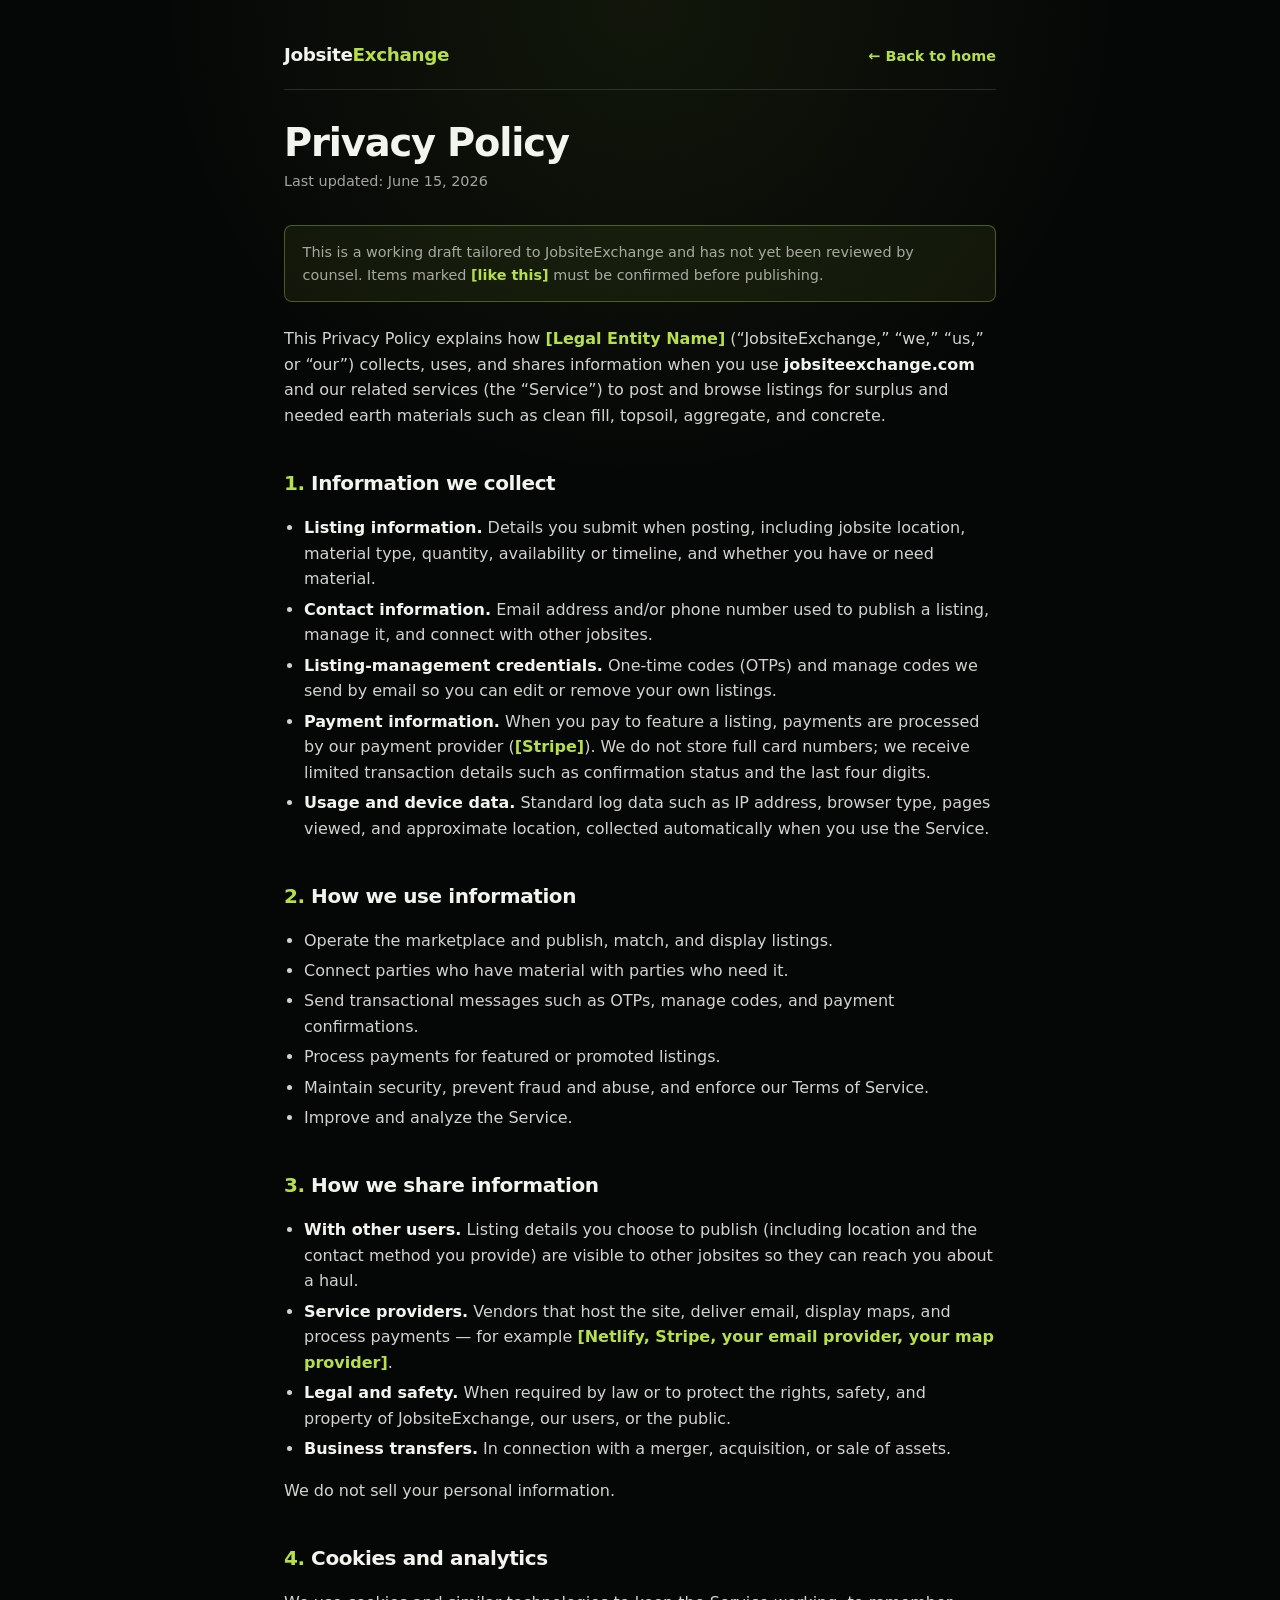
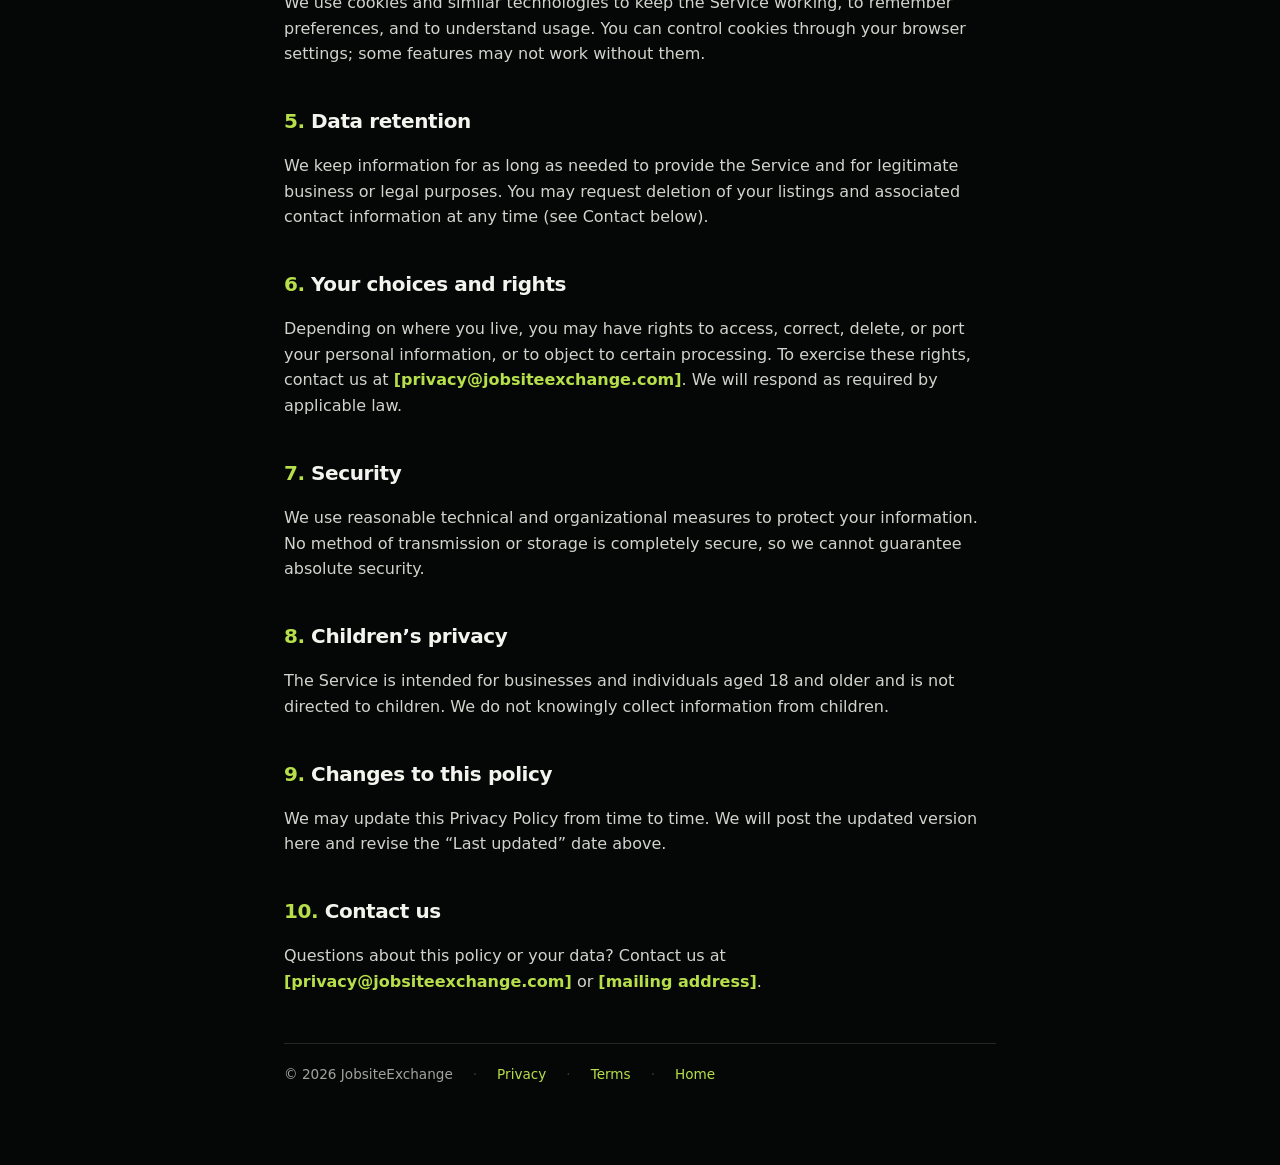
==== privacy.html @ 63c05857 "Add /privacy and /terms pages for Twilio A2P compliance" ====
<!doctype html>
<html lang="en">
  <head>
    <meta charset="UTF-8" />
    <meta name="viewport" content="width=device-width, initial-scale=1.0" />
    <title>Privacy Policy — JobsiteExchange</title>
    <meta name="description" content="How JobsiteExchange collects, uses, and protects information when you post dirt listings, browse the marketplace, and contact other jobsites." />
    <meta name="robots" content="index, follow" />
    <meta property="og:title" content="Privacy Policy — JobsiteExchange" />
    <meta property="og:description" content="How JobsiteExchange collects, uses, and protects your information." />
    <meta property="og:type" content="website" />
    <meta property="og:url" content="https://jobsiteexchange.com/privacy" />
    <link rel="stylesheet" href="./legal.css" />
  </head>
  <body>
    <div class="legal-wrap">
      <header class="legal-header">
        <div class="brand">Jobsite<span>Exchange</span></div>
        <a class="back-home" href="/">← Back to home</a>
      </header>

      <main>
        <h1>Privacy Policy</h1>
        <p class="updated">Last updated: June 15, 2026</p>

        <div class="notice">
          This is a working draft tailored to JobsiteExchange and has not yet been
          reviewed by counsel. Items marked
          <span class="placeholder">[like this]</span> must be confirmed before
          publishing.
        </div>

        <p>
          This Privacy Policy explains how <span class="placeholder">[Legal Entity Name]</span>
          (“JobsiteExchange,” “we,” “us,” or “our”) collects, uses, and shares
          information when you use <strong>jobsiteexchange.com</strong> and our
          related services (the “Service”) to post and browse listings for surplus
          and needed earth materials such as clean fill, topsoil, aggregate, and
          concrete.
        </p>

        <h2><span class="num">1.</span>Information we collect</h2>
        <ul>
          <li>
            <strong>Listing information.</strong> Details you submit when posting,
            including jobsite location, material type, quantity, availability or
            timeline, and whether you have or need material.
          </li>
          <li>
            <strong>Contact information.</strong> Email address and/or phone number
            used to publish a listing, manage it, and connect with other jobsites.
          </li>
          <li>
            <strong>Listing-management credentials.</strong> One-time codes (OTPs)
            and manage codes we send by email so you can edit or remove your own
            listings.
          </li>
          <li>
            <strong>Payment information.</strong> When you pay to feature a listing,
            payments are processed by our payment provider
            (<span class="placeholder">[Stripe]</span>). We do not store full card
            numbers; we receive limited transaction details such as confirmation
            status and the last four digits.
          </li>
          <li>
            <strong>Usage and device data.</strong> Standard log data such as IP
            address, browser type, pages viewed, and approximate location, collected
            automatically when you use the Service.
          </li>
        </ul>

        <h2><span class="num">2.</span>How we use information</h2>
        <ul>
          <li>Operate the marketplace and publish, match, and display listings.</li>
          <li>Connect parties who have material with parties who need it.</li>
          <li>Send transactional messages such as OTPs, manage codes, and payment confirmations.</li>
          <li>Process payments for featured or promoted listings.</li>
          <li>Maintain security, prevent fraud and abuse, and enforce our Terms of Service.</li>
          <li>Improve and analyze the Service.</li>
        </ul>

        <h2><span class="num">3.</span>How we share information</h2>
        <ul>
          <li>
            <strong>With other users.</strong> Listing details you choose to publish
            (including location and the contact method you provide) are visible to
            other jobsites so they can reach you about a haul.
          </li>
          <li>
            <strong>Service providers.</strong> Vendors that host the site, deliver
            email, display maps, and process payments — for example
            <span class="placeholder">[Netlify, Stripe, your email provider, your map provider]</span>.
          </li>
          <li>
            <strong>Legal and safety.</strong> When required by law or to protect the
            rights, safety, and property of JobsiteExchange, our users, or the public.
          </li>
          <li>
            <strong>Business transfers.</strong> In connection with a merger,
            acquisition, or sale of assets.
          </li>
        </ul>
        <p>We do not sell your personal information.</p>

        <h2><span class="num">4.</span>Cookies and analytics</h2>
        <p>
          We use cookies and similar technologies to keep the Service working, to
          remember preferences, and to understand usage. You can control cookies
          through your browser settings; some features may not work without them.
        </p>

        <h2><span class="num">5.</span>Data retention</h2>
        <p>
          We keep information for as long as needed to provide the Service and for
          legitimate business or legal purposes. You may request deletion of your
          listings and associated contact information at any time (see Contact below).
        </p>

        <h2><span class="num">6.</span>Your choices and rights</h2>
        <p>
          Depending on where you live, you may have rights to access, correct,
          delete, or port your personal information, or to object to certain
          processing. To exercise these rights, contact us at
          <span class="placeholder">[privacy@jobsiteexchange.com]</span>. We will
          respond as required by applicable law.
        </p>

        <h2><span class="num">7.</span>Security</h2>
        <p>
          We use reasonable technical and organizational measures to protect your
          information. No method of transmission or storage is completely secure, so
          we cannot guarantee absolute security.
        </p>

        <h2><span class="num">8.</span>Children’s privacy</h2>
        <p>
          The Service is intended for businesses and individuals aged 18 and older
          and is not directed to children. We do not knowingly collect information
          from children.
        </p>

        <h2><span class="num">9.</span>Changes to this policy</h2>
        <p>
          We may update this Privacy Policy from time to time. We will post the
          updated version here and revise the “Last updated” date above.
        </p>

        <h2><span class="num">10.</span>Contact us</h2>
        <p>
          Questions about this policy or your data? Contact us at
          <span class="placeholder">[privacy@jobsiteexchange.com]</span> or
          <span class="placeholder">[mailing address]</span>.
        </p>
      </main>

      <footer class="legal-footer">
        <span>© 2026 JobsiteExchange</span>
        <span class="sep">·</span>
        <a href="/privacy">Privacy</a>
        <span class="sep">·</span>
        <a href="/terms">Terms</a>
        <span class="sep">·</span>
        <a href="/">Home</a>
      </footer>
    </div>
  </body>
</html>
---- legal.css ----
/* Shared styles for JobsiteExchange legal/document pages (Privacy, Terms).
   Reuses the homepage brand tokens but is independent of the image-mockup
   layout in styles.css, so these pages render as plain, readable documents. */

:root {
  --page-bg: #050706;
  --green: #b6df4a;
  --green-dark: #9bc83e;
  --focus: #b6df4a;
  --ink: #f4f4ee;
  --muted: rgba(245, 245, 238, 0.66);
  --hairline: rgba(255, 255, 255, 0.13);
}

* {
  box-sizing: border-box;
}

html,
body {
  margin: 0;
  min-height: 100%;
  background:
    radial-gradient(circle at 50% 0%, rgba(158, 203, 61, 0.08), transparent 30rem),
    var(--page-bg);
  color: var(--ink);
  font-family: ui-sans-serif, system-ui, -apple-system, BlinkMacSystemFont, "Segoe UI", sans-serif;
  line-height: 1.6;
}

a {
  color: var(--green);
  text-decoration: none;
}

a:hover {
  text-decoration: underline;
}

a:focus-visible {
  outline: none;
  box-shadow: 0 0 0 2px var(--page-bg), 0 0 0 5px var(--focus);
  border-radius: 4px;
}

.legal-wrap {
  width: min(760px, 100%);
  margin: 0 auto;
  padding: 2.5rem 1.5rem 5rem;
}

/* ── Header ── */
.legal-header {
  display: flex;
  flex-wrap: wrap;
  align-items: baseline;
  justify-content: space-between;
  gap: 1rem;
  padding-bottom: 1.25rem;
  border-bottom: 1px solid var(--hairline);
}

.brand {
  font-weight: 800;
  letter-spacing: -0.02em;
  font-size: 1.15rem;
  color: var(--ink);
}

.brand span {
  color: var(--green);
}

.back-home {
  font-size: 0.9rem;
  font-weight: 600;
}

/* ── Document body ── */
h1 {
  margin: 2rem 0 0.35rem;
  font-size: clamp(1.8rem, 4vw, 2.4rem);
  letter-spacing: -0.03em;
  line-height: 1.1;
}

.updated {
  margin: 0 0 2rem;
  color: var(--muted);
  font-size: 0.9rem;
}

h2 {
  margin: 2.4rem 0 0.6rem;
  font-size: 1.25rem;
  letter-spacing: -0.02em;
}

h2 .num {
  color: var(--green);
  margin-right: 0.4rem;
}

p,
li {
  color: rgba(245, 245, 238, 0.86);
  font-size: 1rem;
}

ul {
  padding-left: 1.25rem;
}

li {
  margin: 0.3rem 0;
}

strong {
  color: var(--ink);
}

/* Draft-notice / placeholder callout */
.notice {
  margin: 1.5rem 0;
  padding: 0.9rem 1.1rem;
  border: 1px solid rgba(182, 223, 74, 0.35);
  border-radius: 8px;
  background: rgba(182, 223, 74, 0.07);
  color: var(--muted);
  font-size: 0.9rem;
}

.placeholder {
  color: var(--green);
  font-weight: 700;
}

/* ── Footer ── */
.legal-footer {
  margin-top: 3rem;
  padding-top: 1.25rem;
  border-top: 1px solid var(--hairline);
  display: flex;
  flex-wrap: wrap;
  gap: 0.5rem 1.25rem;
  align-items: center;
  color: var(--muted);
  font-size: 0.85rem;
}

.legal-footer .sep {
  color: rgba(255, 255, 255, 0.2);
}
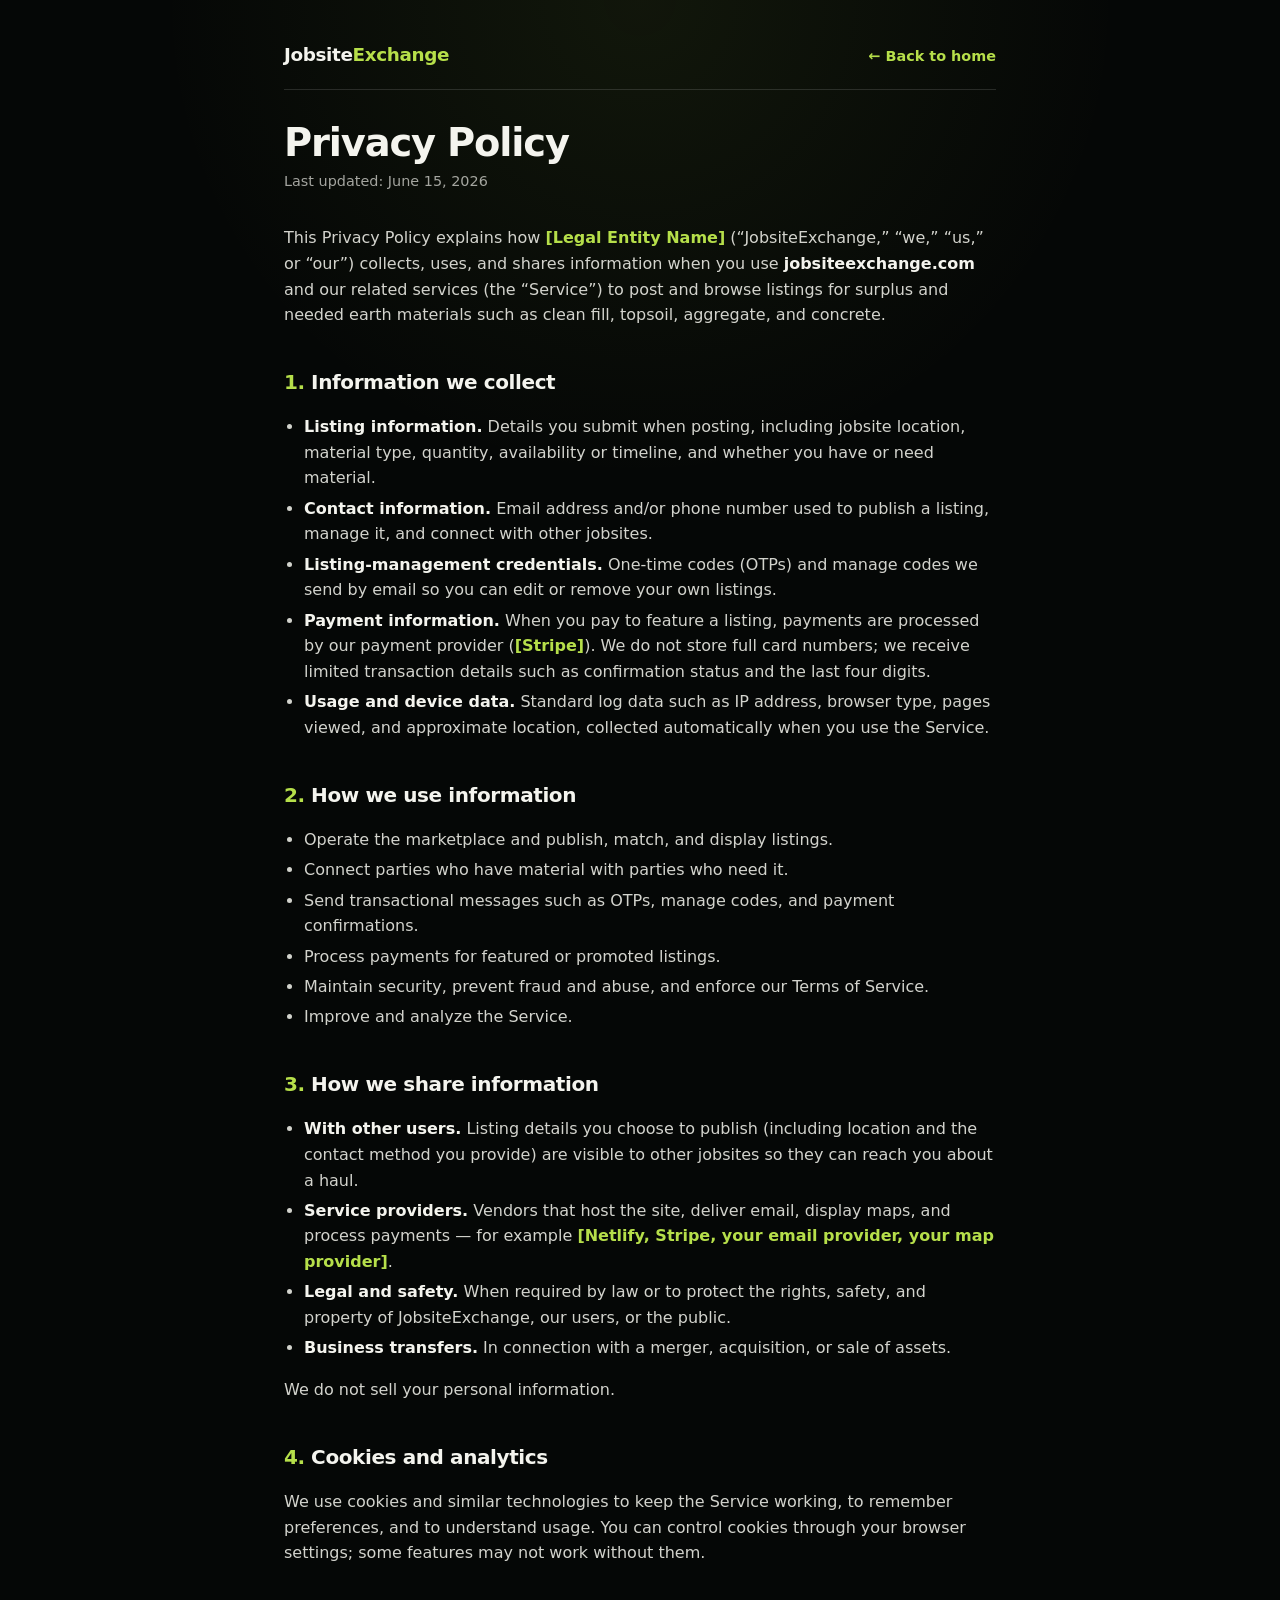
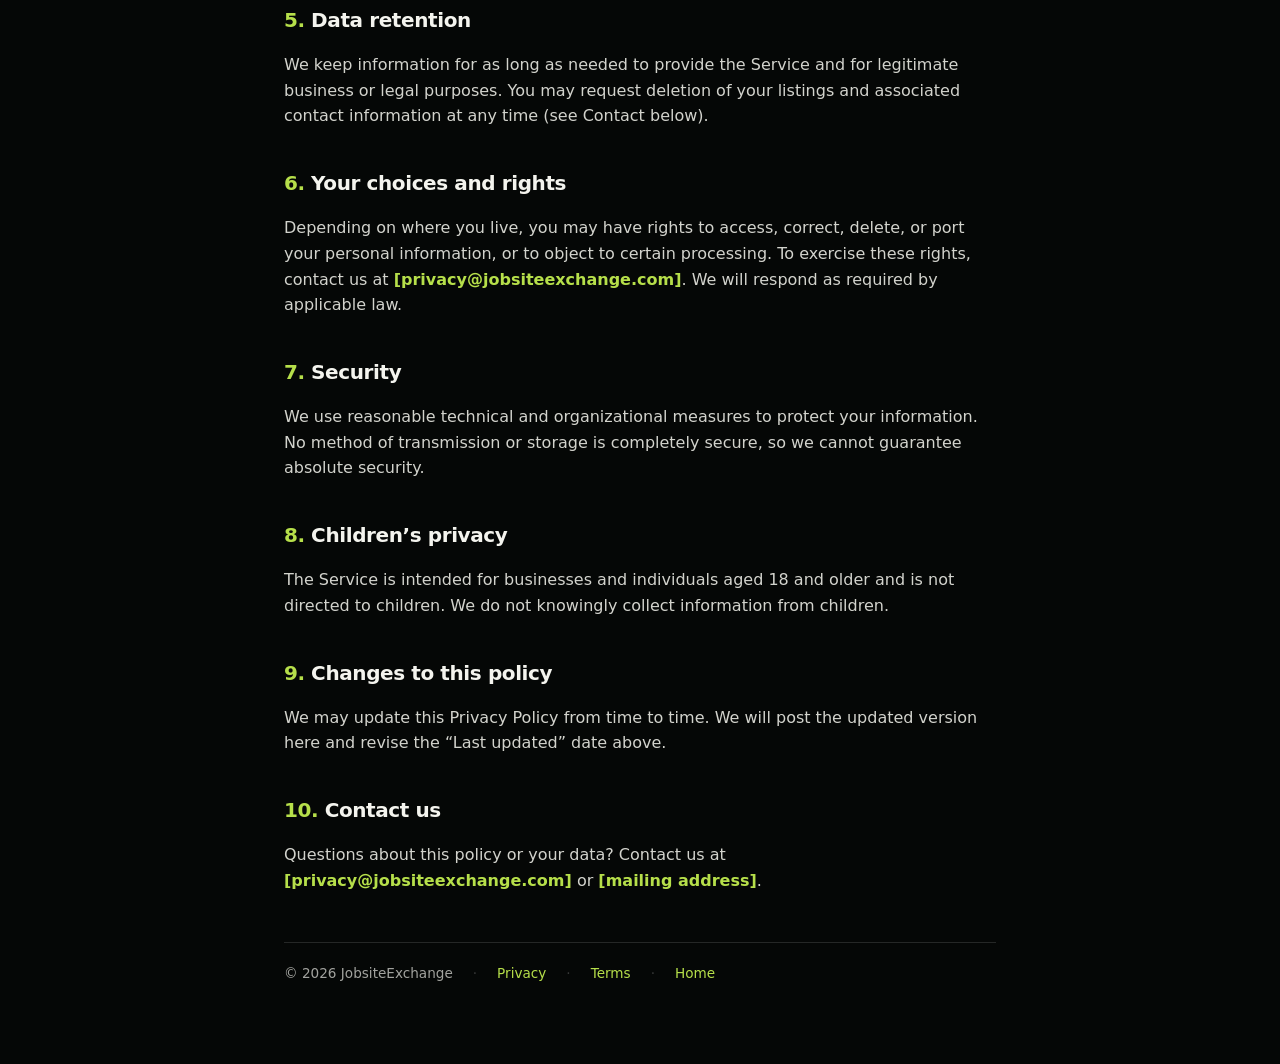
==== commit 4e01e1b2: "Remove draft notices from legal pages Delete the draft notice banner from privacy.html and terms.htm" ====
--- a/privacy.html
+++ b/privacy.html
@@ -22,13 +22,6 @@
       <main>
         <h1>Privacy Policy</h1>
         <p class="updated">Last updated: June 15, 2026</p>
-
-        <div class="notice">
-          This is a working draft tailored to JobsiteExchange and has not yet been
-          reviewed by counsel. Items marked
-          <span class="placeholder">[like this]</span> must be confirmed before
-          publishing.
-        </div>
 
         <p>
           This Privacy Policy explains how <span class="placeholder">[Legal Entity Name]</span>
--- a/legal.css
+++ b/legal.css
@@ -119,17 +119,6 @@
   color: var(--ink);
 }
 
-/* Draft-notice / placeholder callout */
-.notice {
-  margin: 1.5rem 0;
-  padding: 0.9rem 1.1rem;
-  border: 1px solid rgba(182, 223, 74, 0.35);
-  border-radius: 8px;
-  background: rgba(182, 223, 74, 0.07);
-  color: var(--muted);
-  font-size: 0.9rem;
-}
-
 .placeholder {
   color: var(--green);
   font-weight: 700;
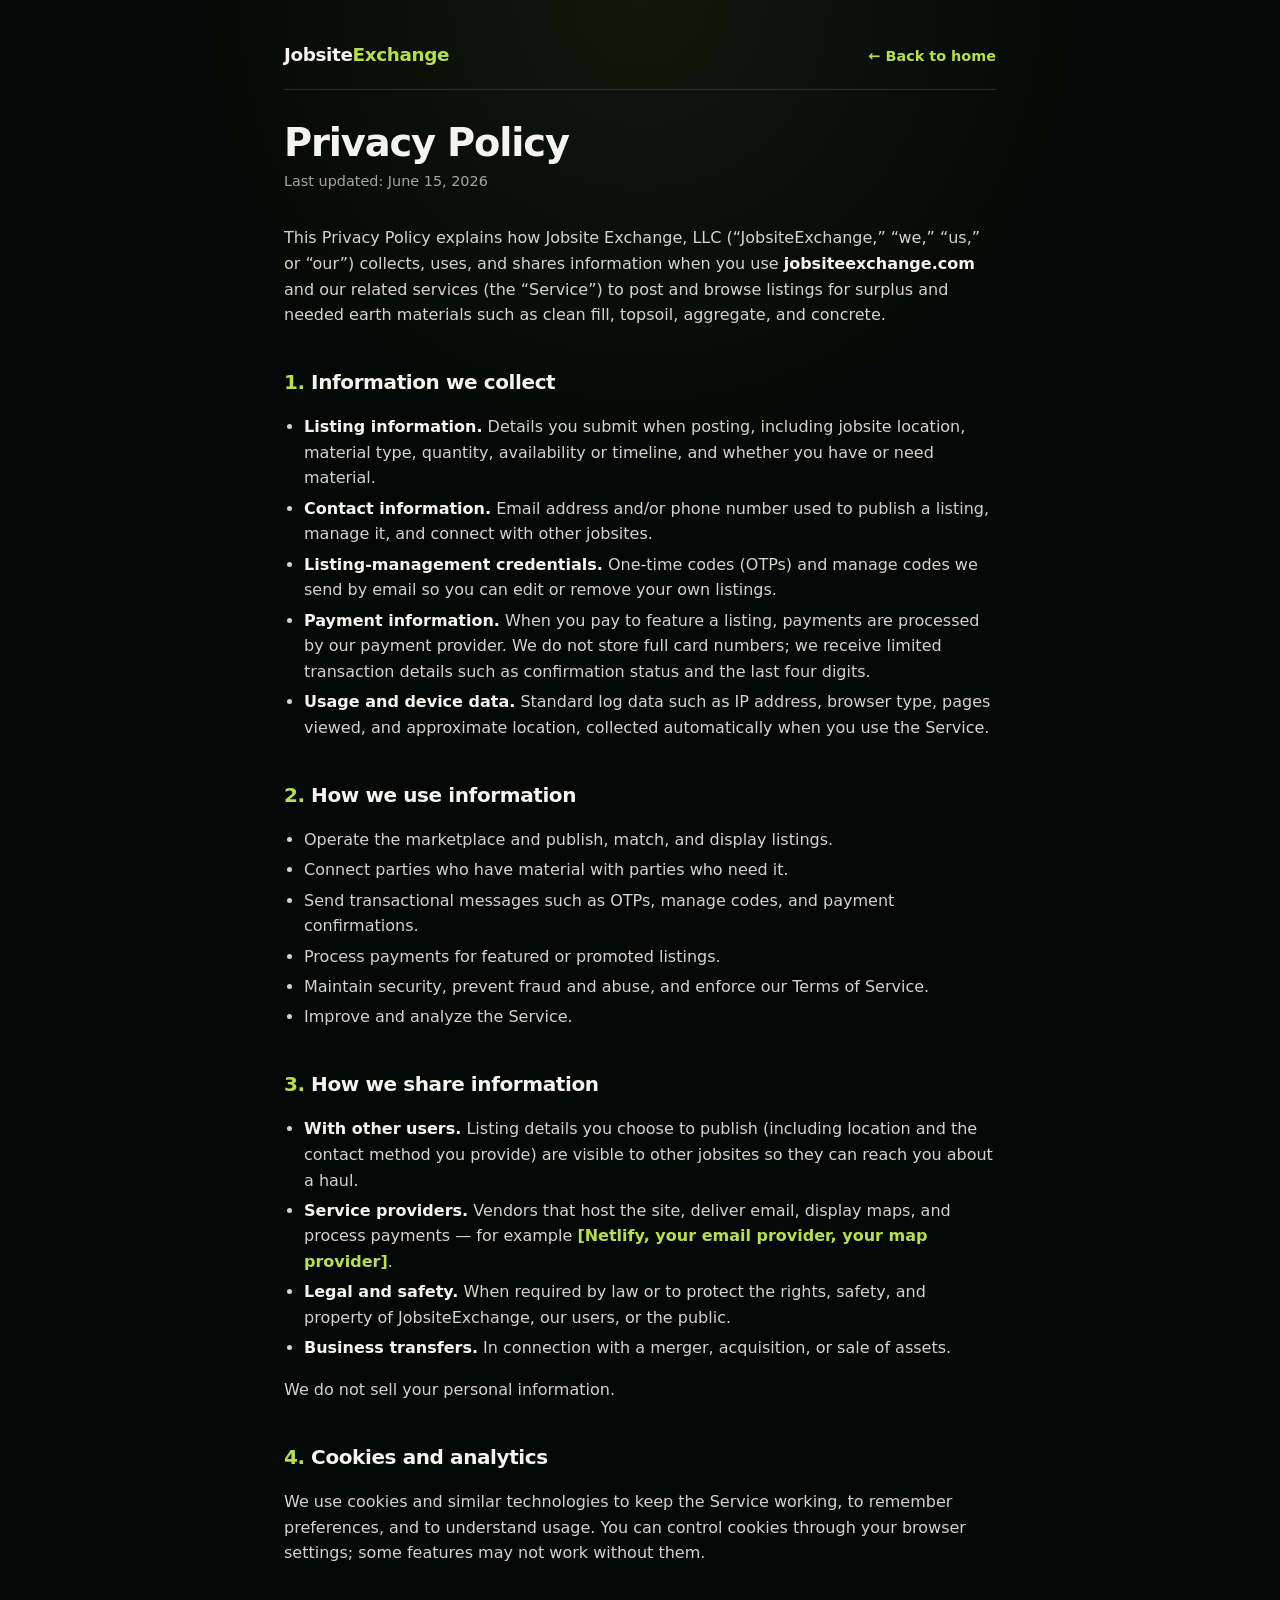
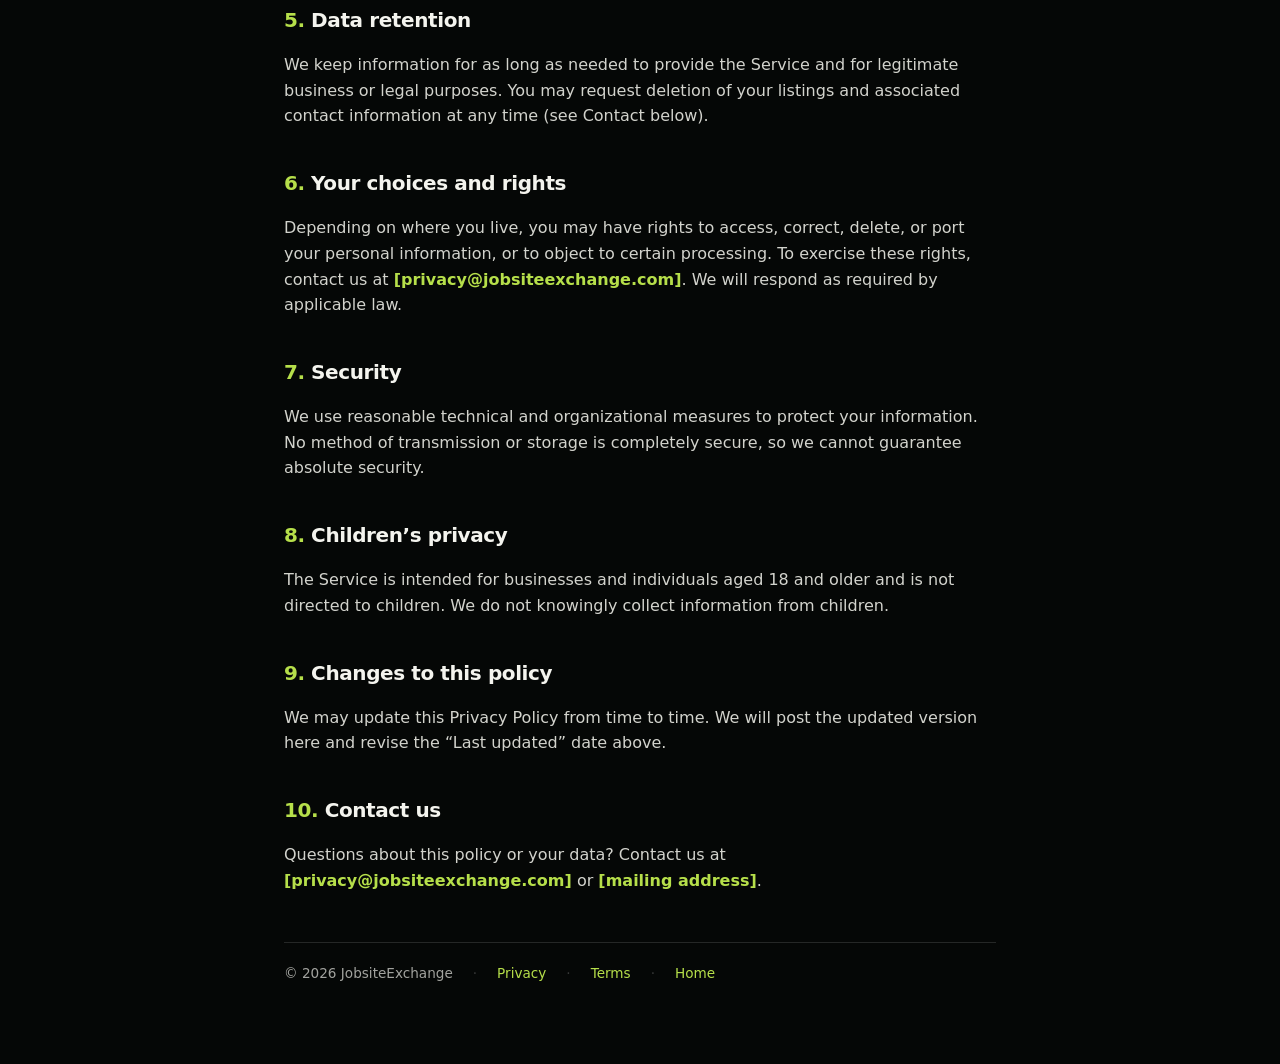
==== commit 5a694057: "Replace legal entity name placeholder and remove Stripe references - Replace [Legal Entity Name] wit" ====
--- a/privacy.html
+++ b/privacy.html
@@ -24,7 +24,7 @@
         <p class="updated">Last updated: June 15, 2026</p>
 
         <p>
-          This Privacy Policy explains how <span class="placeholder">[Legal Entity Name]</span>
+          This Privacy Policy explains how <span class=”placeholder”>Jobsite Exchange, LLC</span>
           (“JobsiteExchange,” “we,” “us,” or “our”) collects, uses, and shares
           information when you use <strong>jobsiteexchange.com</strong> and our
           related services (the “Service”) to post and browse listings for surplus
@@ -50,8 +50,7 @@
           </li>
           <li>
             <strong>Payment information.</strong> When you pay to feature a listing,
-            payments are processed by our payment provider
-            (<span class="placeholder">[Stripe]</span>). We do not store full card
+            payments are processed by our payment provider. We do not store full card
             numbers; we receive limited transaction details such as confirmation
             status and the last four digits.
           </li>
@@ -82,7 +81,7 @@
           <li>
             <strong>Service providers.</strong> Vendors that host the site, deliver
             email, display maps, and process payments — for example
-            <span class="placeholder">[Netlify, Stripe, your email provider, your map provider]</span>.
+            <span class="placeholder">[Netlify, your email provider, your map provider]</span>.
           </li>
           <li>
             <strong>Legal and safety.</strong> When required by law or to protect the
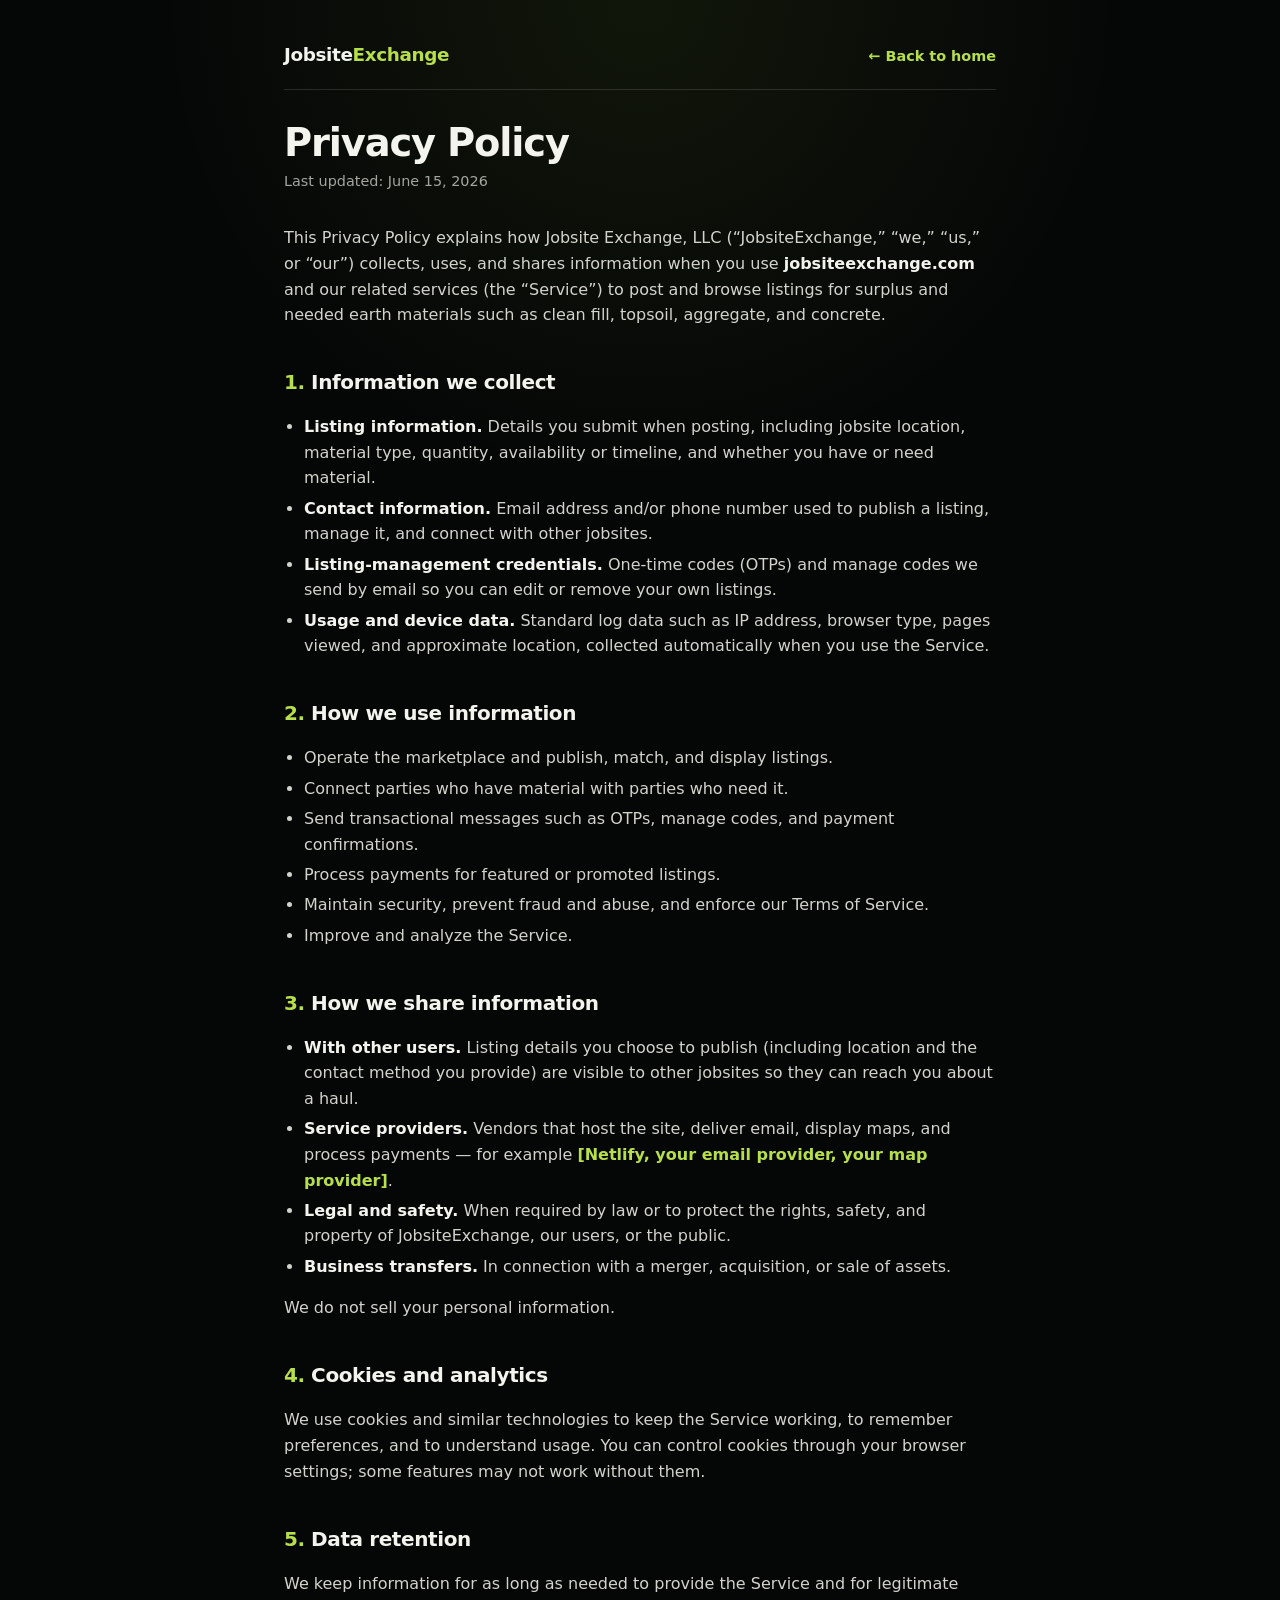
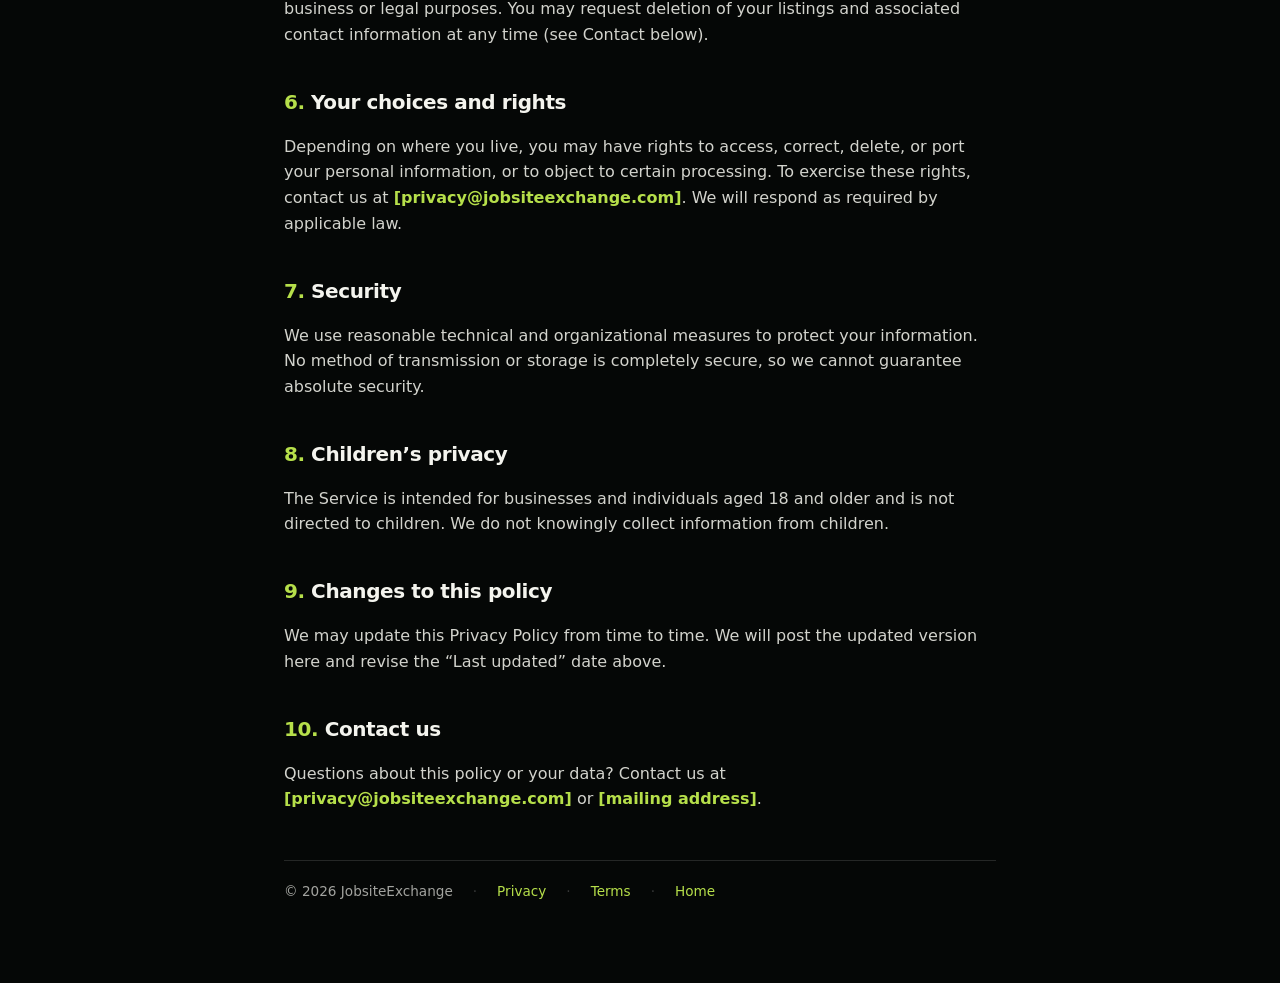
==== commit 308eaaa3: "Update legal pages: replace [Legal Entity Name] with Jobsite Exchange, LLC and remove Stripe referen" ====
--- a/privacy.html
+++ b/privacy.html
@@ -47,12 +47,6 @@
             <strong>Listing-management credentials.</strong> One-time codes (OTPs)
             and manage codes we send by email so you can edit or remove your own
             listings.
-          </li>
-          <li>
-            <strong>Payment information.</strong> When you pay to feature a listing,
-            payments are processed by our payment provider. We do not store full card
-            numbers; we receive limited transaction details such as confirmation
-            status and the last four digits.
           </li>
           <li>
             <strong>Usage and device data.</strong> Standard log data such as IP
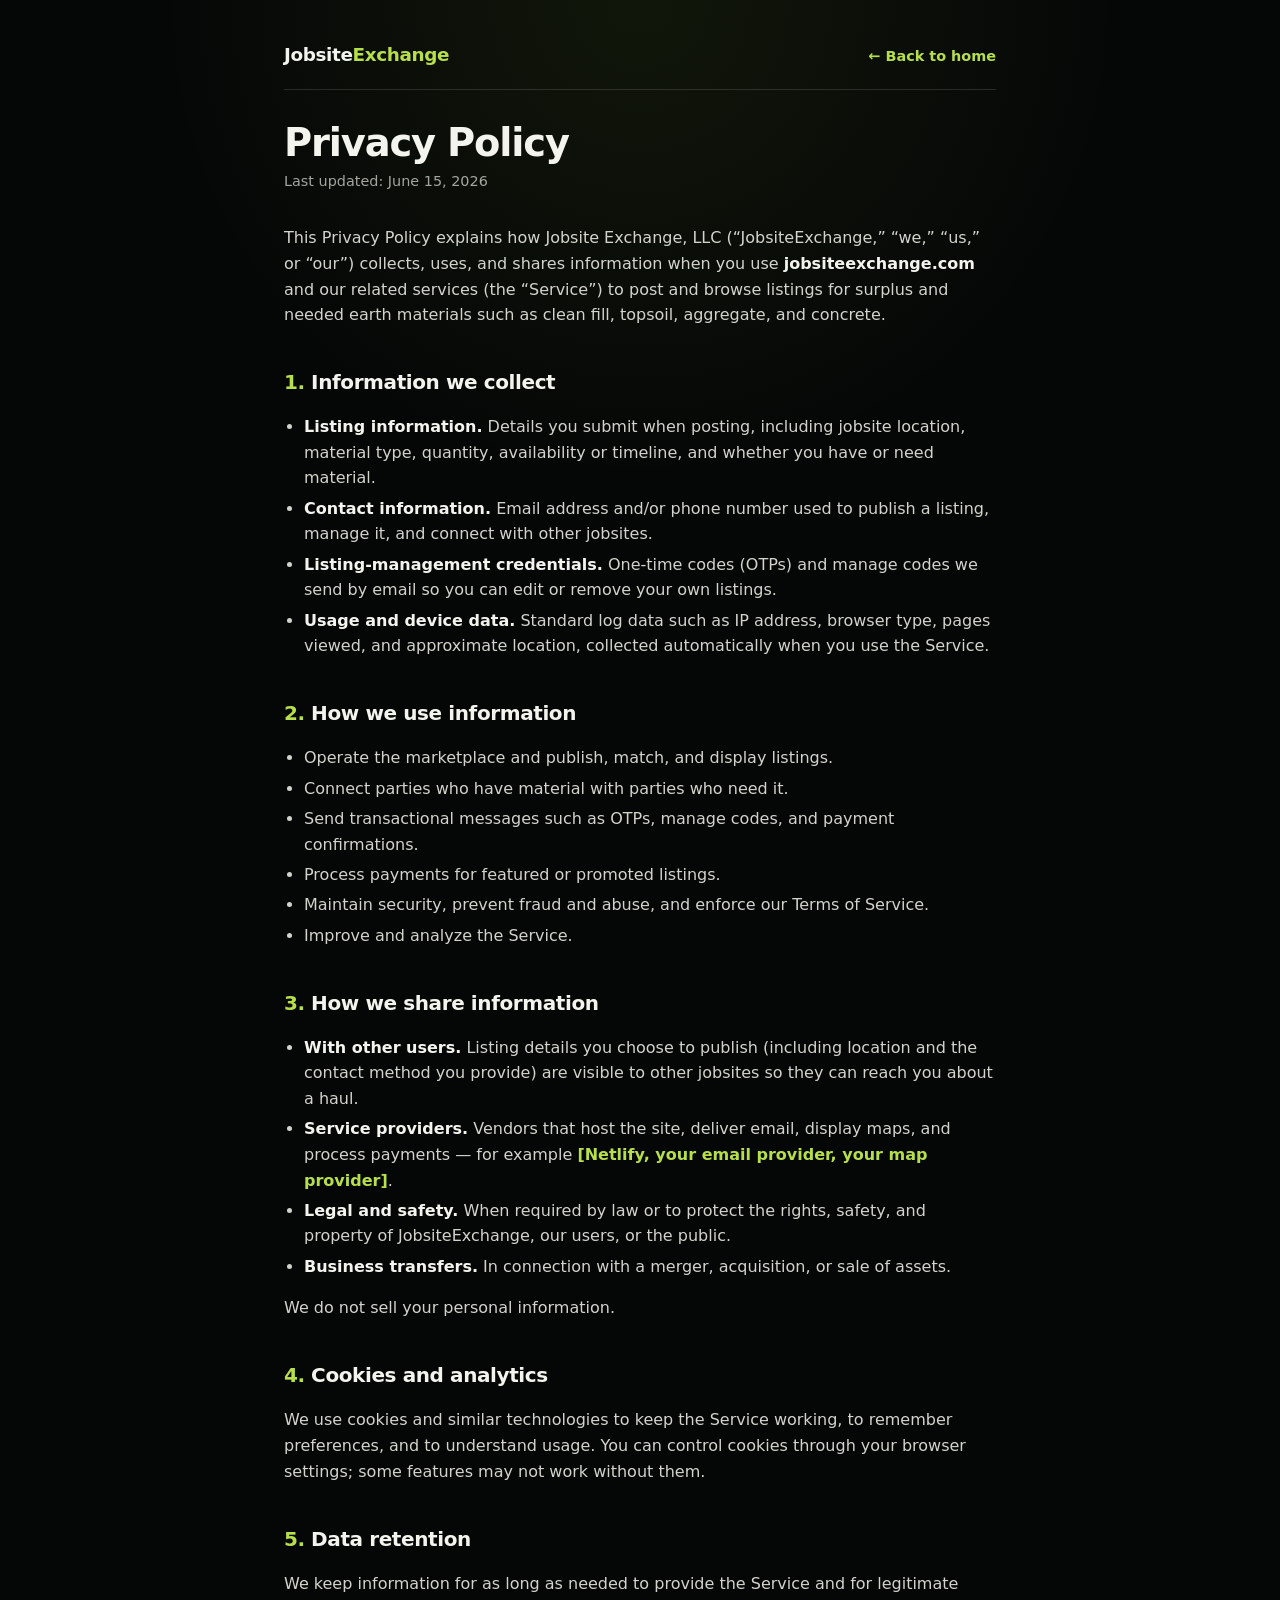
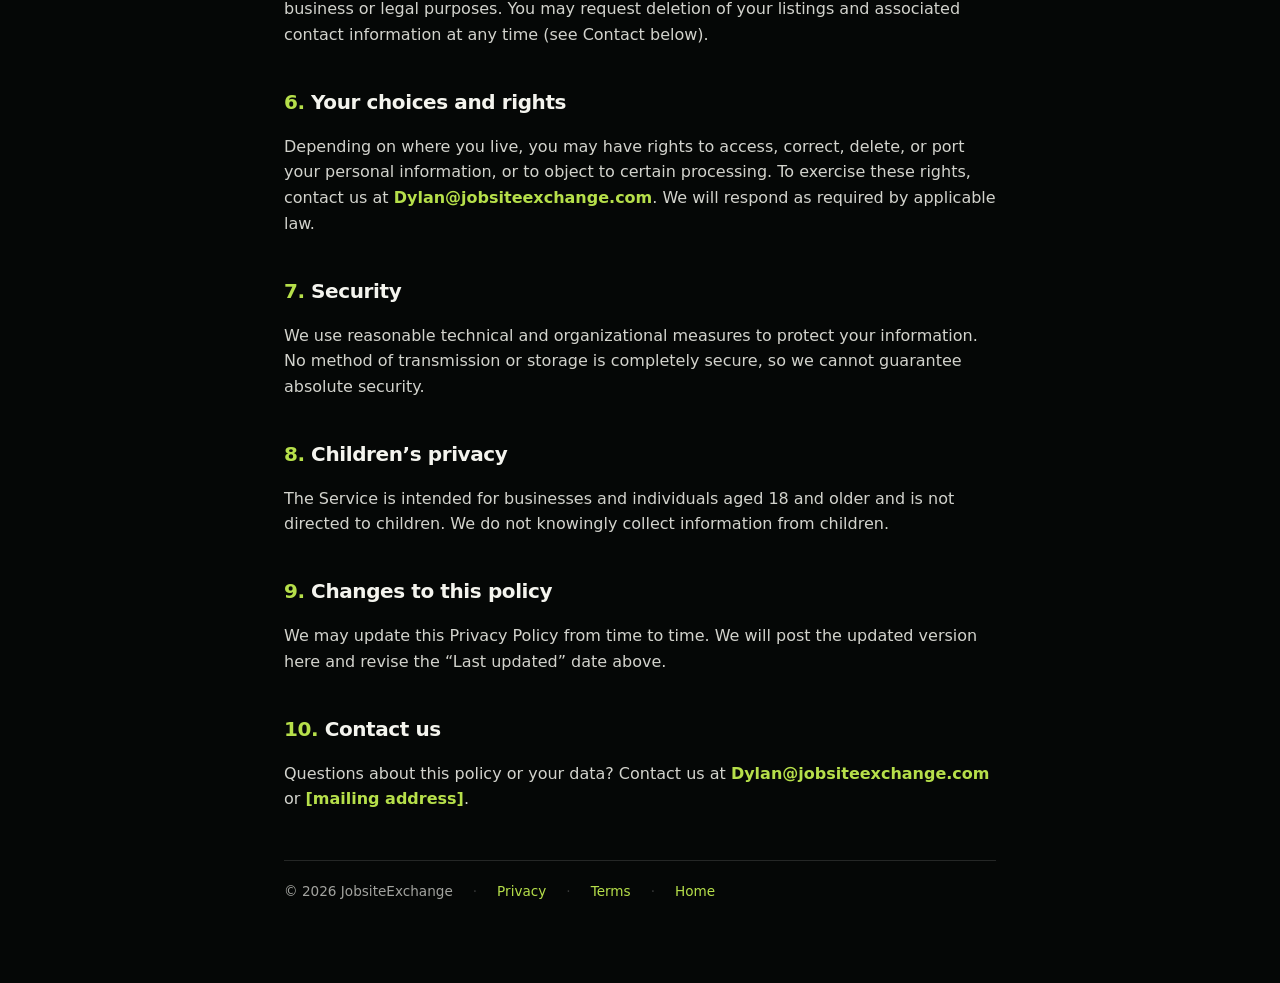
==== commit a7229491: "Fill in legal page placeholders - Replace email placeholders with Dylan@jobsiteexchange.com - Set go" ====
--- a/privacy.html
+++ b/privacy.html
@@ -107,7 +107,7 @@
           Depending on where you live, you may have rights to access, correct,
           delete, or port your personal information, or to object to certain
           processing. To exercise these rights, contact us at
-          <span class="placeholder">[privacy@jobsiteexchange.com]</span>. We will
+          <span class="placeholder">Dylan@jobsiteexchange.com</span>. We will
           respond as required by applicable law.
         </p>
 
@@ -134,7 +134,7 @@
         <h2><span class="num">10.</span>Contact us</h2>
         <p>
           Questions about this policy or your data? Contact us at
-          <span class="placeholder">[privacy@jobsiteexchange.com]</span> or
+          <span class="placeholder">Dylan@jobsiteexchange.com</span> or
           <span class="placeholder">[mailing address]</span>.
         </p>
       </main>
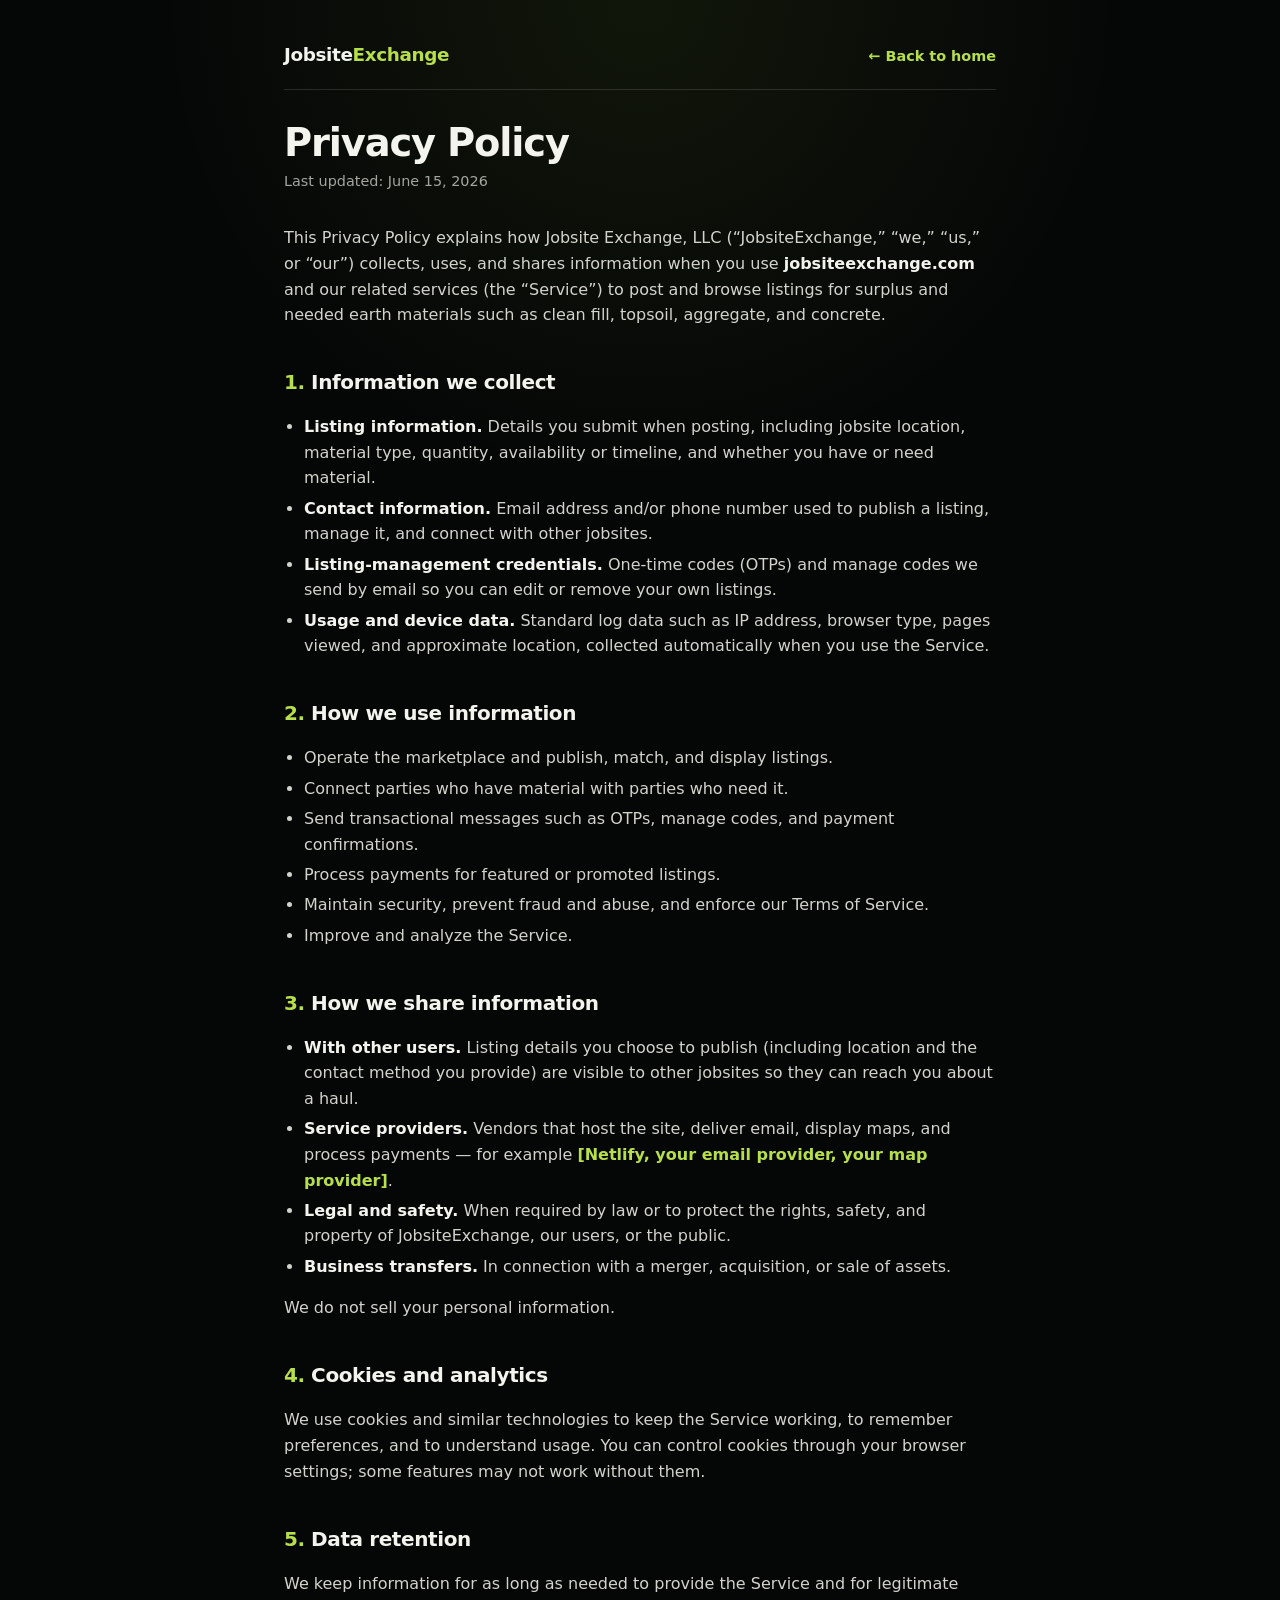
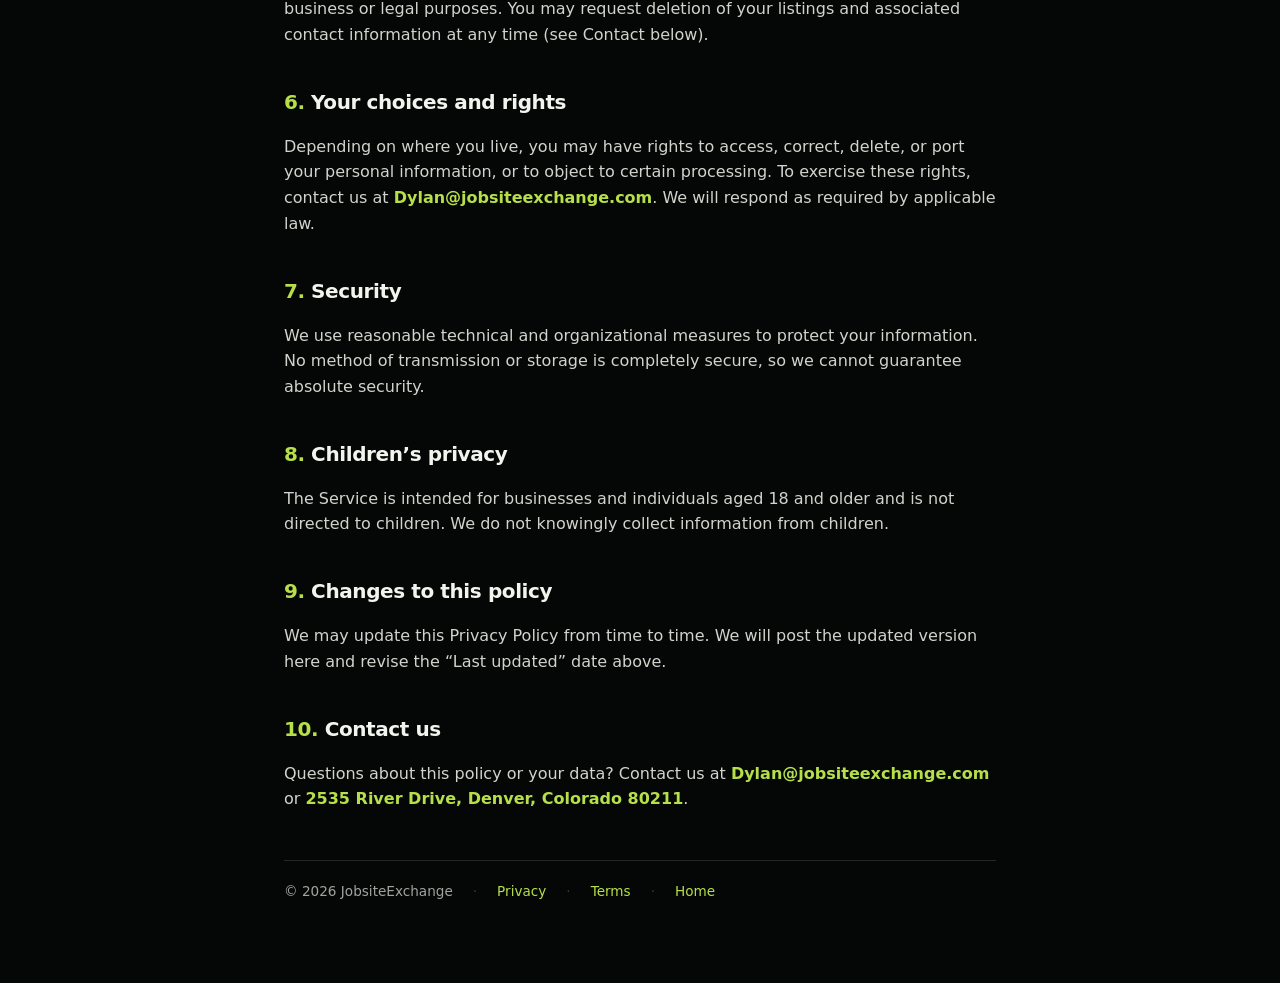
==== commit 85e9c4e3: "Fill mailing address on legal pages" ====
--- a/privacy.html
+++ b/privacy.html
@@ -135,7 +135,7 @@
         <p>
           Questions about this policy or your data? Contact us at
           <span class="placeholder">Dylan@jobsiteexchange.com</span> or
-          <span class="placeholder">[mailing address]</span>.
+          <span class="placeholder">2535 River Drive, Denver, Colorado 80211</span>.
         </p>
       </main>
 
